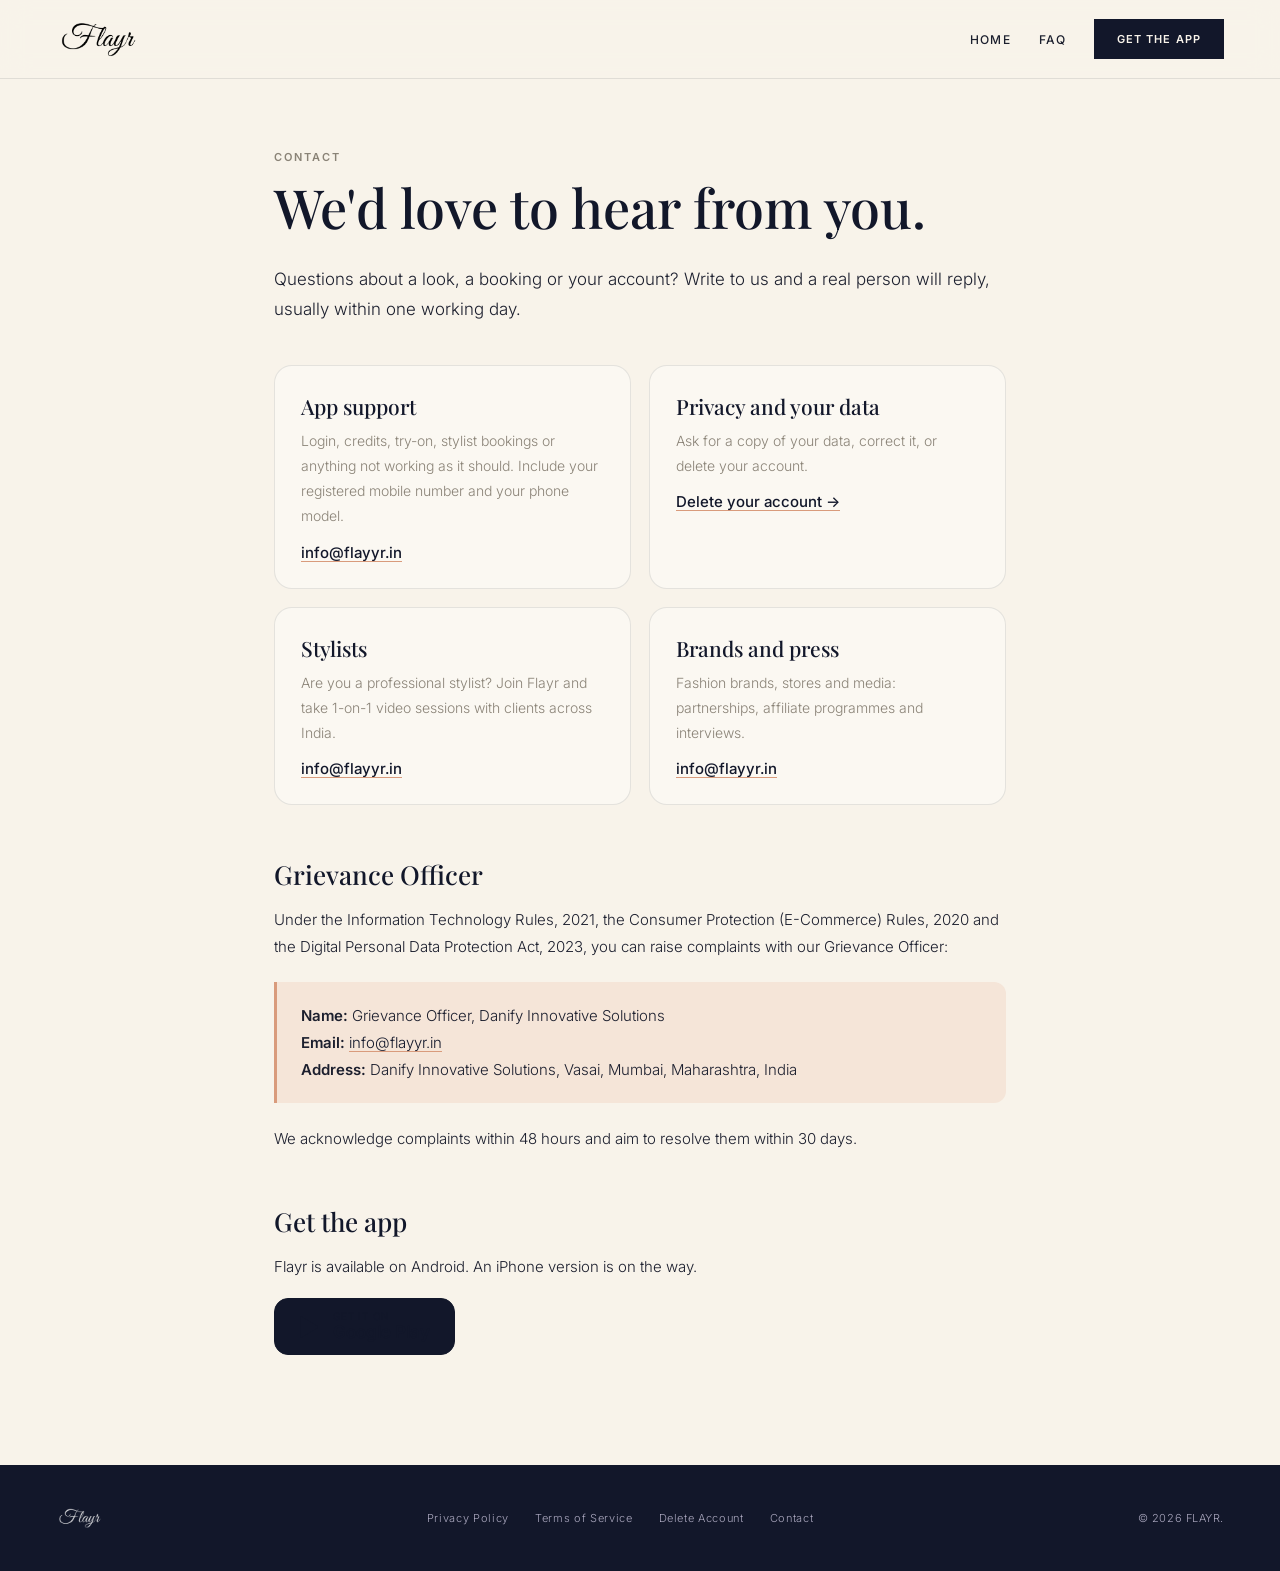
==== contact/index.html @ 0e8ecdac "Add legal pages, contact page and SEO/AEO setup for Play Store launch - New /privacy, /terms, /delet" ====
<!DOCTYPE html>
<html lang="en">

<head>
  <meta charset="UTF-8">
  <meta name="viewport" content="width=device-width, initial-scale=1.0">
  <title>Contact Flayr | Support, Stylists and Brand Partnerships</title>
  <meta name="description"
    content="Get in touch with Flayr for app support, account and privacy requests, stylist and brand partnerships, or press. Email info@flayyr.in.">
  <meta name="robots" content="index, follow">
  <meta name="theme-color" content="#12172a">
  <link rel="canonical" href="https://flayyr.in/contact">

  <link rel="icon" type="image/svg+xml" href="/assets/images/favicon.svg">
  <link rel="icon" type="image/png" sizes="32x32" href="/assets/images/favicon-32x32.png">
  <link rel="apple-touch-icon" sizes="180x180" href="/assets/images/apple-touch-icon.png">
  <link rel="manifest" href="/site.webmanifest">

  <meta property="og:type" content="website">
  <meta property="og:site_name" content="Flayr">
  <meta property="og:title" content="Contact Flayr">
  <meta property="og:description" content="Support, partnerships and press. Email info@flayyr.in.">
  <meta property="og:url" content="https://flayyr.in/contact">
  <meta property="og:image" content="https://flayyr.in/assets/images/og-image.jpg">
  <meta property="og:locale" content="en_IN">
  <meta name="twitter:card" content="summary_large_image">

  <script type="application/ld+json">
  [
    {
      "@context": "https://schema.org",
      "@type": "ContactPage",
      "name": "Contact Flayr",
      "url": "https://flayyr.in/contact",
      "about": { "@id": "https://flayyr.in/#organization" }
    },
    {
      "@context": "https://schema.org",
      "@type": "Organization",
      "@id": "https://flayyr.in/#organization",
      "name": "Flayr",
      "url": "https://flayyr.in/",
      "email": "info@flayyr.in",
      "contactPoint": [
        { "@type": "ContactPoint", "contactType": "customer support", "email": "info@flayyr.in", "areaServed": "IN", "availableLanguage": "English" }
      ]
    },
    {
      "@context": "https://schema.org",
      "@type": "BreadcrumbList",
      "itemListElement": [
        { "@type": "ListItem", "position": 1, "name": "Home", "item": "https://flayyr.in/" },
        { "@type": "ListItem", "position": 2, "name": "Contact", "item": "https://flayyr.in/contact" }
      ]
    }
  ]
  </script>

  <link rel="preconnect" href="https://fonts.googleapis.com">
  <link rel="preconnect" href="https://fonts.gstatic.com" crossorigin>
  <link
    href="https://fonts.googleapis.com/css2?family=Playfair+Display:ital,wght@0,400;0,500;0,600;1,400;1,500&family=Inter:wght@300;400;500;600&display=swap"
    rel="stylesheet">
  <link rel="stylesheet" href="/css/style.css">
</head>

<body class="page">

  <nav>
    <a class="logo" href="/"><img src="/assets/images/logo.png" alt="Flayr home" class="logo-img"></a>
    <div class="page-nav-links">
      <a href="/" class="hide-sm">Home</a>
      <a href="/#faq" class="hide-sm">FAQ</a>
      <a href="https://play.google.com/store/apps/details?id=in.flayyr.app" class="btn btn-fill btn-nav" rel="noopener">Get the App</a>
    </div>
  </nav>

  <main class="legal">
    <span class="eyebrow-plain">Contact</span>
    <h1>We'd love to hear from you.</h1>
    <p class="lead">Questions about a look, a booking or your account? Write to us and a real person will reply,
      usually within one working day.</p>

    <div class="contact-grid">
      <div class="contact-card">
        <h2>App support</h2>
        <p>Login, credits, try-on, stylist bookings or anything not working as it should. Include your registered mobile
          number and your phone model.</p>
        <a class="contact-link" href="mailto:info@flayyr.in?subject=Flayr%20app%20support">info@flayyr.in</a>
      </div>
      <div class="contact-card">
        <h2>Privacy and your data</h2>
        <p>Ask for a copy of your data, correct it, or delete your account.</p>
        <a class="contact-link" href="/delete-account">Delete your account →</a>
      </div>
      <div class="contact-card">
        <h2>Stylists</h2>
        <p>Are you a professional stylist? Join Flayr and take 1-on-1 video sessions with clients across India.</p>
        <a class="contact-link" href="mailto:info@flayyr.in?subject=Stylist%20partnership">info@flayyr.in</a>
      </div>
      <div class="contact-card">
        <h2>Brands and press</h2>
        <p>Fashion brands, stores and media: partnerships, affiliate programmes and interviews.</p>
        <a class="contact-link" href="mailto:info@flayyr.in?subject=Partnership%20or%20press">info@flayyr.in</a>
      </div>
    </div>

    <h2 id="grievance">Grievance Officer</h2>
    <p>Under the Information Technology Rules, 2021, the Consumer Protection (E-Commerce) Rules, 2020 and the Digital
      Personal Data Protection Act, 2023, you can raise complaints with our Grievance Officer:</p>
    <div class="callout">
      <p><strong>Name:</strong> Grievance Officer, Danify Innovative Solutions<br>
        <strong>Email:</strong> <a href="mailto:info@flayyr.in?subject=Grievance">info@flayyr.in</a><br>
        <strong>Address:</strong> Danify Innovative Solutions, Vasai, Mumbai, Maharashtra, India</p>
    </div>
    <p>We acknowledge complaints within 48 hours and aim to resolve them within 30 days.</p>

    <h2 id="app">Get the app</h2>
    <p>Flayr is available on Android. An iPhone version is on the way.</p>
    <p style="margin-top:18px">
      <a class="play-badge" href="https://play.google.com/store/apps/details?id=in.flayyr.app" rel="noopener">
        <svg viewBox="0 0 24 24" aria-hidden="true"><path fill="currentColor" d="M5 3.5v17a1 1 0 0 0 1.5.86l14-8.5a1 1 0 0 0 0-1.72l-14-8.5A1 1 0 0 0 5 3.5Z"/></svg>
        <span><small>Get it on</small><strong>Google Play</strong></span>
      </a>
    </p>
  </main>

  <footer>
    <div class="ft-logo"><img src="/assets/images/logo.png" alt="Flayr" class="ft-logo-img"></div>
    <div class="ft-links">
      <a href="/privacy">Privacy Policy</a>
      <a href="/terms">Terms of Service</a>
      <a href="/delete-account">Delete Account</a>
      <a href="/contact">Contact</a>
    </div>
    <div class="ft-copy">© 2026 FLAYR.</div>
  </footer>

</body>

</html>
---- css/style.css ----
*,
*::before,
*::after {
  box-sizing: border-box;
  margin: 0;
  padding: 0;
}

:root {
  --cream: #f8f3ea;
  --cream-2: #fbf8f2;
  --peach: #eec8b6;
  --peach-deep: #d99b7c;
  --peach-line: rgba(217, 155, 124, 0.35);
  --navy: #12172a;
  --navy-2: #1b2138;
  --ink: #1c1f2e;
  --muted: #8a8377;
  --muted-dark: #a9a6bd;
  --gray-bg: #efece6;
  --line: rgba(28, 31, 46, 0.1);
  --serif: 'Playfair Display', Georgia, serif;
  --sans: 'Inter', system-ui, sans-serif;
  --ease: cubic-bezier(.22, 1, .36, 1);
}

html {
  scroll-behavior: smooth;
}

body {
  background: var(--cream);
  color: var(--ink);
  font-family: var(--sans);
  font-weight: 300;
  overflow-x: hidden;
  -webkit-font-smoothing: antialiased;
}

a {
  color: inherit;
}

img {
  max-width: 100%;
  display: block;
}

.wrap {
  max-width: 1240px;
  margin: 0 auto;
  padding: 0 56px;
}

::selection {
  background: var(--peach);
  color: var(--navy);
}

/* CURSOR / SCROLL PROGRESS */
.scroll-progress {
  position: fixed;
  top: 0;
  left: 0;
  height: 3px;
  width: 0%;
  background: var(--peach-deep);
  z-index: 999;
  transform-origin: left;
}

/* NAV */
nav {
  position: fixed;
  top: 0;
  left: 0;
  right: 0;
  z-index: 500;
  display: flex;
  align-items: center;
  justify-content: space-between;
  padding: 26px 56px;
  background: transparent;
  transition: background .4s var(--ease), padding .4s var(--ease), box-shadow .4s var(--ease);
}

nav.scrolled {
  background: rgba(248, 243, 234, 0.86);
  backdrop-filter: blur(14px);
  padding: 16px 56px;
  box-shadow: 0 1px 0 var(--line);
}

.logo {
  text-decoration: none;
  position: relative;
  display: inline-flex;
  align-items: center;
}

.logo-img {
  height: 58px;
  width: auto;
}

.nav-links {
  display: flex;
  gap: 42px;
  list-style: none;
}

.nav-links a {
  font-size: 12px;
  font-weight: 500;
  letter-spacing: .09em;
  text-transform: uppercase;
  text-decoration: none;
  color: var(--ink);
  position: relative;
  padding-bottom: 3px;
}

.nav-links a::after {
  content: '';
  position: absolute;
  left: 0;
  bottom: 0;
  width: 0%;
  height: 1px;
  background: var(--peach-deep);
  transition: width .35s var(--ease);
}

.nav-links a:hover::after {
  width: 100%;
}

.btn {
  display: inline-flex;
  align-items: center;
  justify-content: center;
  gap: 8px;
  font-family: var(--sans);
  font-size: 11px;
  font-weight: 600;
  letter-spacing: .1em;
  text-transform: uppercase;
  text-decoration: none;
  padding: 15px 28px;
  cursor: pointer;
  border: 1px solid var(--navy);
  transition: transform .35s var(--ease), background .35s var(--ease), color .35s var(--ease);
  white-space: nowrap;
}

.btn-fill {
  background: var(--navy);
  color: var(--cream);
}

.btn-fill:hover {
  background: var(--ink);
}

.btn-outline {
  background: transparent;
  color: var(--navy);
}

.btn-outline:hover {
  background: var(--navy);
  color: var(--cream);
}

.btn-nav {
  padding: 12px 22px;
}

.hamburger {
  display: none;
  flex-direction: column;
  gap: 5px;
  background: none;
  border: none;
  cursor: pointer;
  padding: 8px;
  z-index: 600;
}

.hamburger span {
  width: 24px;
  height: 1px;
  background: var(--navy);
  transition: transform .3s var(--ease), opacity .3s var(--ease);
}

.mobile-menu {
  position: fixed;
  inset: 0;
  background: var(--cream);
  z-index: 550;
  display: flex;
  flex-direction: column;
  align-items: center;
  justify-content: center;
  gap: 34px;
  opacity: 0;
  pointer-events: none;
}

.mobile-menu.is-open {
  pointer-events: auto;
}

.mobile-menu a:not(.btn) {
  font-family: var(--serif);
  font-size: 30px;
  text-decoration: none;
  color: var(--navy);
}

/* SECTION HELPERS */
.eyebrow-plain {
  font-size: 11px;
  font-weight: 600;
  letter-spacing: .18em;
  text-transform: uppercase;
  color: var(--muted);
  margin-bottom: 14px;
  display: block;
}

/* HERO */
.hero {
  min-height: 100vh;
  display: flex;
  align-items: center;
  padding: 150px 0 60px;
  position: relative;
  overflow: hidden;
}

.hero-grid {
  display: grid;
  grid-template-columns: 1fr 0.85fr;
  gap: 60px;
  align-items: center;
}

.hero h1 {
  font-family: var(--serif);
  font-size: clamp(40px, 5.4vw, 68px);
  font-weight: 500;
  line-height: 1.08;
  letter-spacing: -.01em;
  color: var(--navy);
  overflow: hidden;
}

.hero h1 .line {
  display: block;
  overflow: hidden;
}

.hero h1 .line span {
  display: block;
  transform: translateY(110%);
}

.hero h1 em {
  font-style: italic;
  color: var(--peach-deep);
}

.hero-sub {
  margin-top: 26px;
  font-size: 16px;
  color: var(--muted);
  line-height: 1.75;
  max-width: 400px;
}

.hero-actions {
  margin-top: 40px;
  display: flex;
  gap: 16px;
  flex-wrap: wrap;
}

.hero-visual {
  position: relative;
  height: 560px;
}

.hv-frame {
  position: absolute;
  top: -24px;
  right: -24px;
  width: 68%;
  aspect-ratio: 3/4.1;
  border: 1px solid var(--peach-line);
  z-index: 0;
}

.hv-main {
  position: absolute;
  top: 0;
  right: 0;
  width: 68%;
  aspect-ratio: 3/4.1;
  overflow: hidden;
  box-shadow: 0 40px 80px rgba(28, 20, 15, .18);
  z-index: 2;
  clip-path: inset(0 0 0 0);
}

.hv-main img,
.hv-mini img {
  width: 100%;
  height: 100%;
  object-fit: cover;
  transform: scale(1.12);
}

.hv-mini {
  position: absolute;
  bottom: -20px;
  left: -10px;
  width: 42%;
  aspect-ratio: 3/4;
  overflow: hidden;
  border: 8px solid var(--cream-2);
  box-shadow: 0 30px 60px rgba(28, 20, 15, .22);
  z-index: 3;
}

.hv-dot {
  position: absolute;
  width: 130px;
  height: 130px;
  border-radius: 50%;
  background: var(--peach);
  opacity: .55;
  top: 60%;
  left: -30px;
  z-index: 1;
  filter: blur(1px);
}

/* MODERN STRUGGLE */
.struggle {
  background: var(--peach);
  padding: 110px 24px;
  text-align: center;
}

.struggle-quote {
  font-family: var(--serif);
  font-style: italic;
  font-size: clamp(26px, 3.6vw, 42px);
  color: var(--navy);
  line-height: 1.35;
  max-width: 780px;
  margin: 0 auto;
}

.struggle-rule {
  width: 46px;
  height: 1px;
  background: var(--navy);
  opacity: .35;
  margin: 30px auto 0;
}

/* FEATURES */
.features {
  padding: 140px 0;
}

.feat-grid {
  display: grid;
  grid-template-columns: 0.85fr 1.15fr;
  gap: 90px;
}

.feat-h2 {
  font-family: var(--serif);
  font-size: clamp(30px, 3.4vw, 42px);
  font-weight: 500;
  line-height: 1.2;
  color: var(--navy);
  max-width: 380px;
}

.feat-body {
  margin-top: 22px;
  font-size: 15px;
  color: var(--muted);
  line-height: 1.85;
  max-width: 340px;
}

.feat-items {
  display: grid;
  grid-template-columns: 1fr 1fr;
  gap: 48px 40px;
}

.feat-item {
  border-top: 1px solid var(--line);
  padding-top: 22px;
}

.feat-num {
  font-size: 12px;
  color: var(--peach-deep);
  font-weight: 600;
  letter-spacing: .05em;
}

.feat-title {
  font-family: var(--serif);
  font-size: 21px;
  font-weight: 500;
  color: var(--navy);
  margin: 10px 0 8px;
}

.feat-desc {
  font-size: 14px;
  color: var(--muted);
  line-height: 1.7;
}

/* HOW IT WORKS */
.how {
  background: var(--gray-bg);
  padding: 140px 0;
}

.how-head {
  display: flex;
  justify-content: space-between;
  align-items: flex-end;
  gap: 30px;
  margin-bottom: 70px;
  flex-wrap: wrap;
}

.how-h2 {
  font-family: var(--serif);
  font-size: clamp(32px, 4vw, 50px);
  font-weight: 500;
  color: var(--navy);
}

.how-meta {
  text-align: right;
}

.how-meta p {
  font-size: 11px;
  font-weight: 600;
  letter-spacing: .12em;
  text-transform: uppercase;
  color: var(--muted);
  margin-bottom: 12px;
}

.how-badge {
  display: inline-flex;
  align-items: center;
  gap: 8px;
  font-size: 10px;
  font-weight: 600;
  letter-spacing: .08em;
  text-transform: uppercase;
  color: var(--navy);
  border: 1px solid var(--line);
  padding: 8px 14px;
  background: var(--cream-2);
}

.how-grid {
  display: grid;
  grid-template-columns: repeat(4, 1fr);
  gap: 26px;
}

.how-card {
  background: var(--cream-2);
  border: 1px solid var(--line);
  padding: 20px;
  transition: transform .45s var(--ease), box-shadow .45s var(--ease);
}

.how-card:hover {
  transform: translateY(-8px);
  box-shadow: 0 30px 60px rgba(28, 20, 15, .1);
}

.how-thumb {
  aspect-ratio: 4/3;
  background: linear-gradient(135deg, var(--peach) 0%, #f3ddce 60%, var(--cream-2) 100%);
  margin-bottom: 22px;
  position: relative;
  overflow: hidden;
}

.how-thumb::before {
  content: '';
  position: absolute;
  inset: 14px;
  border: 1px solid rgba(28, 23, 20, .12);
}

.how-thumb .hc-shape {
  position: absolute;
  background: rgba(255, 255, 255, .55);
}

.how-card:nth-child(1) .hc-shape {
  width: 60%;
  height: 14px;
  top: 30%;
  left: 20%;
}

.how-card:nth-child(2) .hc-shape {
  width: 22%;
  height: 22%;
  border-radius: 50%;
  top: 25%;
  left: 22%;
  box-shadow: 34px 0 0 rgba(255, 255, 255, .55), 68px 0 0 rgba(255, 255, 255, .35);
}

.how-card:nth-child(3) .hc-shape {
  width: 46%;
  height: 60%;
  top: 20%;
  left: 27%;
}

.how-card:nth-child(4) .hc-shape {
  width: 30%;
  height: 30%;
  border-radius: 8px;
  top: 35%;
  left: 35%;
  background: var(--navy);
}

.how-num {
  font-size: 11px;
  color: var(--peach-deep);
  font-weight: 600;
  letter-spacing: .05em;
}

.how-title {
  font-family: var(--serif);
  font-size: 19px;
  font-weight: 500;
  color: var(--navy);
  margin: 8px 0 8px;
}

.how-desc {
  font-size: 13px;
  color: var(--muted);
  line-height: 1.65;
}

/* ROADMAP (dark) */
.roadmap {
  background: var(--navy);
  color: var(--cream);
  padding: 140px 0;
}

.rm-grid {
  display: grid;
  grid-template-columns: 0.9fr 1.1fr;
  gap: 90px;
}

.rm-h2 {
  font-family: var(--serif);
  font-size: clamp(32px, 4vw, 50px);
  font-weight: 500;
  line-height: 1.15;
  max-width: 380px;
}

.rm-body {
  margin-top: 22px;
  font-size: 14px;
  color: var(--muted-dark);
  line-height: 1.8;
  max-width: 340px;
}

.rm-list {
  position: relative;
}

.rm-line {
  position: absolute;
  left: 17px;
  top: 18px;
  bottom: 18px;
  width: 1px;
  background: rgba(238, 200, 182, .18);
}

.rm-line-fill {
  position: absolute;
  left: 17px;
  top: 18px;
  width: 1px;
  height: 0%;
  background: var(--peach-deep);
}

.rm-item {
  display: grid;
  grid-template-columns: 36px 1fr;
  gap: 22px;
  padding: 30px 0;
  border-bottom: 1px solid rgba(238, 200, 182, .14);
  position: relative;
}

.rm-item:first-child {
  padding-top: 4px;
}

.rm-num {
  width: 36px;
  height: 36px;
  border-radius: 50%;
  border: 1px solid rgba(238, 200, 182, .35);
  display: flex;
  align-items: center;
  justify-content: center;
  font-family: var(--serif);
  font-size: 14px;
  color: var(--peach);
  transition: border-color .5s var(--ease), background .5s var(--ease), color .5s var(--ease);
  z-index: 1;
  background: var(--navy);
}

.rm-item.active .rm-num {
  background: var(--peach-deep);
  border-color: var(--peach-deep);
  color: var(--navy);
}

.rm-title {
  font-family: var(--serif);
  font-size: 20px;
  font-weight: 500;
  margin-bottom: 6px;
}

.rm-desc {
  font-size: 13px;
  color: var(--muted-dark);
  line-height: 1.7;
  max-width: 420px;
}

/* GALLERY */
.gallery {
  padding: 150px 0;
  text-align: center;
}

.gallery h2 {
  font-family: var(--serif);
  font-size: clamp(34px, 5vw, 56px);
  font-weight: 500;
  color: var(--navy);
  margin-bottom: 60px;
}

.gal-grid {
  display: grid;
  grid-template-columns: repeat(3, 1fr);
  gap: 26px;
  text-align: left;
}

.gal-item {
  overflow: hidden;
  cursor: pointer;
}

.gal-img {
  aspect-ratio: 3/4;
  overflow: hidden;
  clip-path: inset(0 0 0 0);
}

.gal-img img {
  width: 100%;
  height: 100%;
  object-fit: cover;
  transition: transform .7s var(--ease);
}

.gal-item:hover .gal-img img {
  transform: scale(1.08);
}

.gal-cap {
  margin-top: 16px;
  font-size: 11px;
  font-weight: 600;
  letter-spacing: .14em;
  text-transform: uppercase;
  color: var(--muted);
}

/* CTA */
.cta-outer {
  padding: 0 56px 150px;
}

.cta {
  background: var(--peach);
  border-radius: 28px;
  padding: 90px 40px;
  text-align: center;
  position: relative;
  overflow: hidden;
}

.cta-shape {
  position: absolute;
  border-radius: 50%;
  background: rgba(255, 255, 255, .25);
}

.cta-shape.s1 {
  width: 220px;
  height: 220px;
  top: -100px;
  left: -80px;
}

.cta-shape.s2 {
  width: 160px;
  height: 160px;
  bottom: -90px;
  right: -50px;
}

.cta h2 {
  font-family: var(--serif);
  font-size: clamp(30px, 4.4vw, 48px);
  font-weight: 500;
  color: var(--navy);
  position: relative;
  z-index: 1;
}

.cta p {
  margin: 18px auto 0;
  font-size: 14px;
  color: rgba(28, 23, 20, .65);
  max-width: 440px;
  line-height: 1.7;
  position: relative;
  z-index: 1;
}

.cta-form {
  margin-top: 36px;
  display: flex;
  justify-content: center;
  gap: 12px;
  position: relative;
  z-index: 1;
  flex-wrap: wrap;
}

.cta-form input {
  font-family: var(--sans);
  font-size: 13px;
  padding: 16px 22px;
  border: none;
  border-radius: 100px;
  width: 320px;
  max-width: 80vw;
  background: var(--cream-2);
  color: var(--ink);
  outline: none;
}

.cta-form input::placeholder {
  color: var(--muted);
}

.cta-form button {
  border-radius: 100px;
  border: 1px solid var(--navy);
}

.cta-msg {
  margin-top: 16px;
  font-size: 12px;
  letter-spacing: .05em;
  color: var(--navy);
  font-weight: 600;
  position: relative;
  z-index: 1;
  height: 16px;
  opacity: 0;
}

/* FAQ */
.faq {
  background: var(--gray-bg);
  padding: 140px 0;
  text-align: center;
}

.faq h2 {
  font-family: var(--serif);
  font-size: clamp(32px, 4.6vw, 50px);
  font-weight: 500;
  color: var(--navy);
  margin-bottom: 56px;
}

.faq-list {
  max-width: 760px;
  margin: 0 auto;
  text-align: left;
}

.faq-item {
  border-bottom: 1px solid var(--line);
}

.faq-q {
  width: 100%;
  background: none;
  border: none;
  display: flex;
  align-items: center;
  justify-content: space-between;
  padding: 26px 4px;
  cursor: pointer;
  font-family: var(--serif);
  font-size: 19px;
  color: var(--navy);
  text-align: left;
}

.faq-plus {
  font-size: 20px;
  color: var(--peach-deep);
  flex: 0 0 auto;
  margin-left: 20px;
  transition: transform .4s var(--ease);
}

.faq-item.open .faq-plus {
  transform: rotate(135deg);
}

.faq-a {
  height: 0;
  overflow: hidden;
}

.faq-a p {
  font-size: 14px;
  color: var(--muted);
  line-height: 1.8;
  padding: 0 4px 26px;
  max-width: 620px;
}

/* FOOTER */
footer {
  background: var(--navy);
  color: var(--cream);
  padding: 40px 56px;
  display: flex;
  align-items: center;
  justify-content: space-between;
  flex-wrap: wrap;
  gap: 20px;
}

.ft-logo {
  font-family: var(--serif);
  font-size: 18px;
  letter-spacing: .1em;
  display: inline-flex;
  align-items: center;
}

.ft-logo-img {
  height: 26px;
  width: auto;
  filter: invert(1);
  opacity: .85;
}

.ft-links {
  display: flex;
  gap: 26px;
  flex-wrap: wrap;
}

.ft-links a {
  font-size: 11px;
  color: var(--muted-dark);
  text-decoration: none;
  letter-spacing: .06em;
  transition: color .25s;
}

.ft-links a:hover {
  color: var(--peach);
}

.ft-copy {
  font-size: 11px;
  color: var(--muted-dark);
  letter-spacing: .05em;
}

/* REVEAL BASE (JS-driven via GSAP, this is just a no-JS fallback) */
.reveal {
  opacity: 0;
}

html.no-js .reveal {
  opacity: 1;
}

/* RESPONSIVE */
@media(max-width: 980px) {
  .hero-grid {
    grid-template-columns: 1fr;
  }

  .hero-visual {
    height: 420px;
    order: -1;
  }

  .feat-grid,
  .rm-grid {
    grid-template-columns: 1fr;
    gap: 50px;
  }

  .how-grid {
    grid-template-columns: repeat(2, 1fr);
  }

  .gal-grid {
    grid-template-columns: repeat(2, 1fr);
  }

  .nav-links {
    display: none;
  }

  .btn-nav {
    display: none;
  }

  .hamburger {
    display: flex;
  }
}

@media(max-width: 640px) {
  .wrap {
    padding: 0 24px;
  }

  nav {
    padding: 20px 24px;
  }

  nav.scrolled {
    padding: 14px 24px;
  }

  .cta-outer {
    padding: 0 24px 100px;
  }

  .feat-items {
    grid-template-columns: 1fr;
    gap: 32px;
  }

  .how-grid {
    grid-template-columns: 1fr;
  }

  .gal-grid {
    grid-template-columns: 1fr;
  }

  .how-head {
    align-items: flex-start;
  }

  .how-meta {
    text-align: left;
  }

  footer {
    flex-direction: column;
    text-align: center;
    justify-content: center;
  }
}

/* ---------- PLAY STORE BADGE ---------- */
.play-badge {
  display: inline-flex;
  align-items: center;
  gap: 12px;
  background: var(--navy);
  color: var(--cream);
  text-decoration: none;
  padding: 12px 24px 12px 20px;
  border-radius: 14px;
  border: 1px solid var(--navy);
  transition: background .3s var(--ease), transform .3s var(--ease);
  position: relative;
  z-index: 1;
}

.play-badge:hover {
  background: var(--ink);
}

.play-badge svg {
  width: 26px;
  height: 26px;
  flex: 0 0 auto;
}

.play-badge span {
  display: flex;
  flex-direction: column;
  text-align: left;
  line-height: 1.15;
}

.play-badge small {
  font-size: 10px;
  letter-spacing: .08em;
  text-transform: uppercase;
  opacity: .75;
}

.play-badge strong {
  font-family: var(--sans);
  font-size: 17px;
  font-weight: 500;
}

.cta-actions {
  margin-top: 36px;
  display: flex;
  justify-content: center;
  gap: 12px;
  flex-wrap: wrap;
  position: relative;
  z-index: 1;
}

.cta-note {
  margin-top: 18px !important;
  font-size: 12px !important;
}

/* ---------- LEGAL / INFO PAGES ---------- */
.page nav {
  background: rgba(248, 243, 234, 0.92);
  backdrop-filter: blur(14px);
  padding: 16px 56px;
  box-shadow: 0 1px 0 var(--line);
}

.page .logo-img {
  height: 46px;
}

.page-nav-links {
  display: flex;
  align-items: center;
  gap: 28px;
}

.page-nav-links a:not(.btn) {
  font-size: 12px;
  font-weight: 500;
  letter-spacing: .09em;
  text-transform: uppercase;
  text-decoration: none;
}

.legal {
  max-width: 780px;
  margin: 0 auto;
  padding: 150px 24px 110px;
}

.legal .eyebrow-plain {
  display: block;
}

.legal h1 {
  font-family: var(--serif);
  font-size: clamp(36px, 5vw, 54px);
  font-weight: 500;
  color: var(--navy);
  line-height: 1.1;
}

.legal .updated {
  margin-top: 14px;
  font-size: 13px;
  color: var(--muted);
}

.legal .lead {
  margin-top: 28px;
  font-size: 17px;
  line-height: 1.75;
  color: var(--ink);
}

.legal h2 {
  font-family: var(--serif);
  font-size: 26px;
  font-weight: 500;
  color: var(--navy);
  margin: 52px 0 14px;
  scroll-margin-top: 100px;
}

.legal h3 {
  font-size: 15px;
  font-weight: 600;
  color: var(--navy);
  margin: 26px 0 8px;
}

.legal p,
.legal li,
.legal td,
.legal th {
  font-size: 15px;
  line-height: 1.8;
  color: var(--ink);
}

.legal p + p {
  margin-top: 12px;
}

.legal ul,
.legal ol {
  padding-left: 22px;
  margin: 10px 0;
}

.legal li + li {
  margin-top: 6px;
}

.legal strong {
  font-weight: 600;
}

.legal a {
  color: var(--navy);
  text-decoration-color: var(--peach-deep);
  text-underline-offset: 3px;
}

.legal .toc {
  margin-top: 36px;
  padding: 22px 26px;
  border: 1px solid var(--line);
  border-radius: 16px;
  background: var(--cream-2);
}

.legal .toc ol {
  columns: 2;
  column-gap: 32px;
  margin: 0;
}

.legal .toc li {
  font-size: 14px;
}

.legal .table-wrap {
  overflow-x: auto;
  margin: 16px 0;
  border: 1px solid var(--line);
  border-radius: 14px;
}

.legal table {
  width: 100%;
  border-collapse: collapse;
  min-width: 520px;
}

.legal th,
.legal td {
  text-align: left;
  vertical-align: top;
  padding: 12px 16px;
  border-bottom: 1px solid var(--line);
  font-size: 14px;
}

.legal th {
  background: var(--gray-bg);
  font-weight: 600;
  color: var(--navy);
}

.legal tr:last-child td {
  border-bottom: none;
}

.legal .callout {
  margin: 22px 0;
  padding: 20px 24px;
  background: rgba(238, 200, 182, .35);
  border-left: 3px solid var(--peach-deep);
  border-radius: 0 12px 12px 0;
}

.legal .steps {
  counter-reset: step;
  list-style: none;
  padding: 0;
}

.legal .steps li {
  counter-increment: step;
  position: relative;
  padding-left: 46px;
  margin-top: 16px;
}

.legal .steps li::before {
  content: counter(step);
  position: absolute;
  left: 0;
  top: 0;
  width: 30px;
  height: 30px;
  border-radius: 50%;
  background: var(--navy);
  color: var(--cream);
  font-size: 13px;
  font-weight: 600;
  display: flex;
  align-items: center;
  justify-content: center;
}

.contact-grid {
  display: grid;
  grid-template-columns: repeat(2, 1fr);
  gap: 18px;
  margin-top: 40px;
}

.contact-card {
  background: var(--cream-2);
  border: 1px solid var(--line);
  border-radius: 18px;
  padding: 26px;
}

.contact-card h2 {
  margin: 0 0 8px;
  font-size: 21px;
}

.contact-card p {
  font-size: 14px;
  color: var(--muted);
}

.contact-card .contact-link {
  display: inline-block;
  margin-top: 14px;
  font-weight: 500;
  font-size: 15px;
}

@media(max-width: 980px) {
  .page .btn-nav {
    display: inline-flex;
  }
}

@media(max-width: 640px) {
  .page .btn-nav {
    padding: 10px 14px;
  }

  .page nav {
    padding: 12px 20px;
  }

  .page .logo-img {
    height: 38px;
  }

  .page-nav-links {
    gap: 16px;
  }

  .page-nav-links .hide-sm {
    display: none;
  }

  .legal {
    padding: 120px 20px 80px;
  }

  .legal .toc ol {
    columns: 1;
  }

  .contact-grid {
    grid-template-columns: 1fr;
  }
}
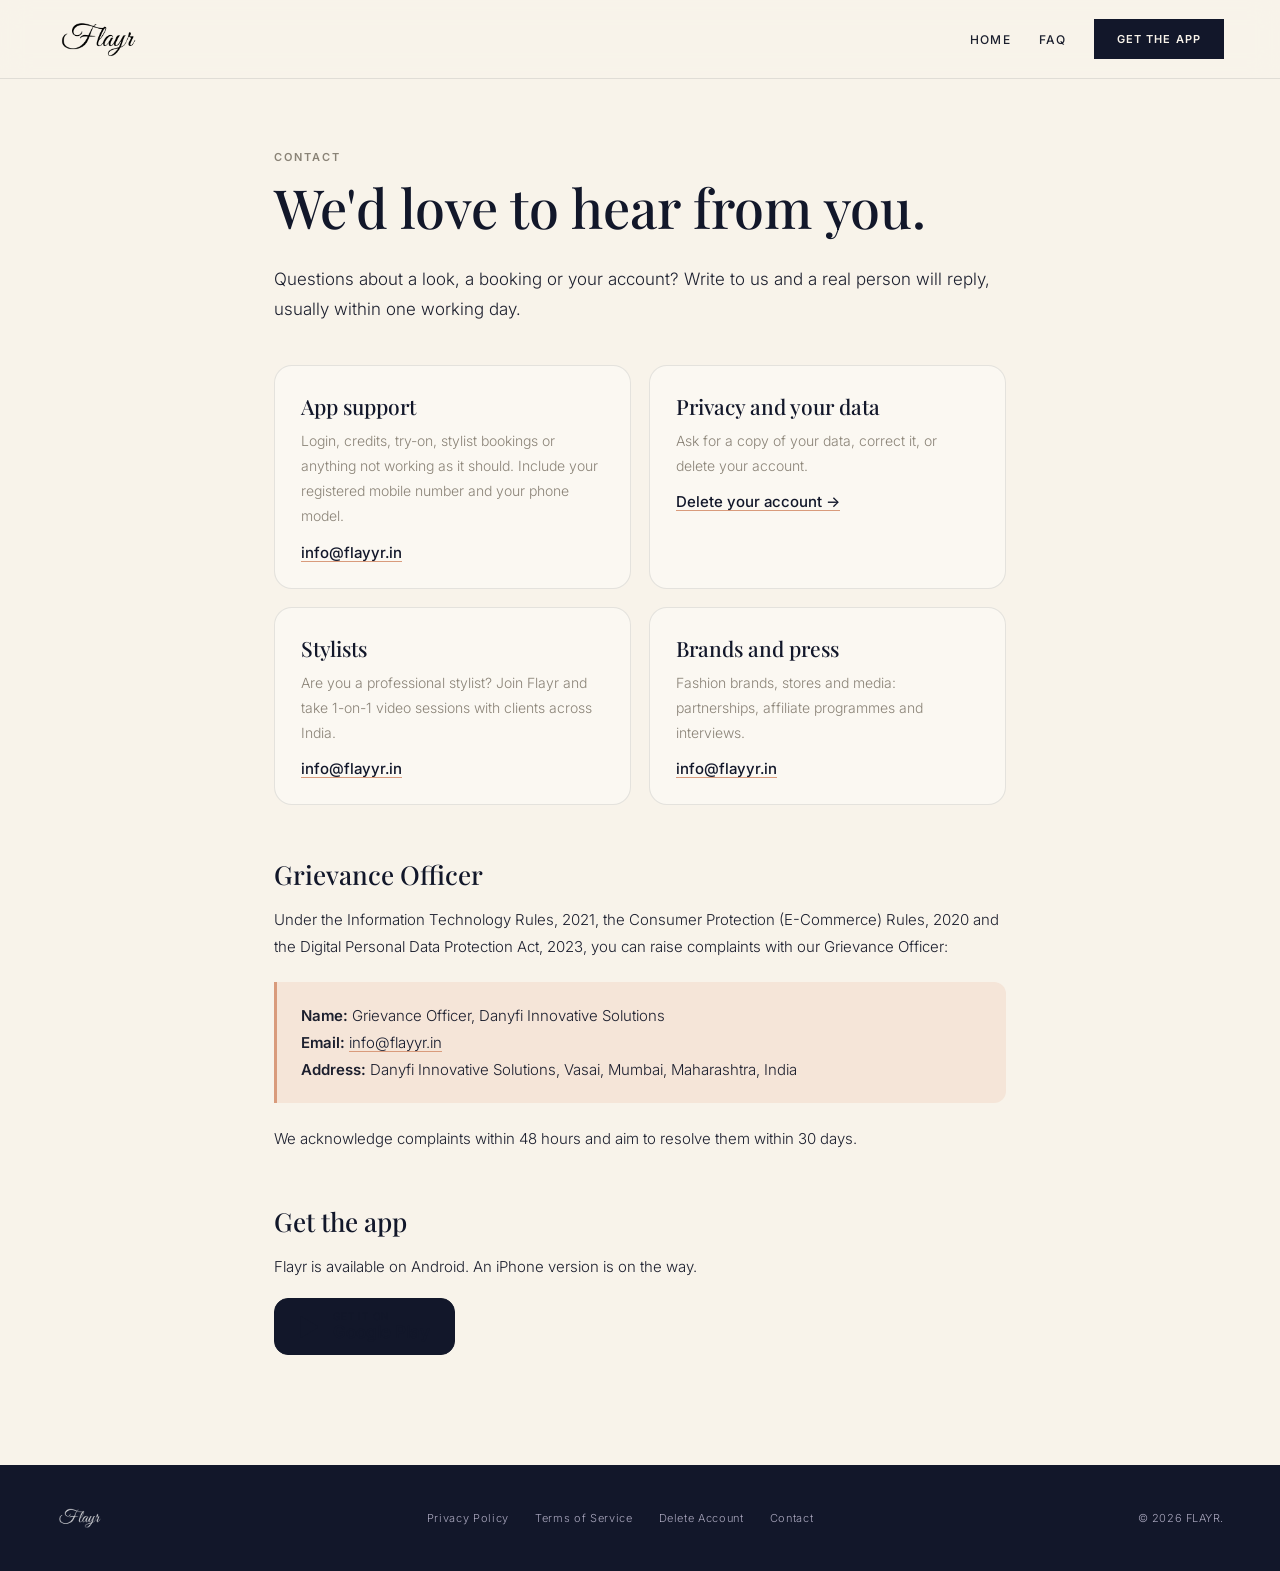
==== commit eee1542d: "Fix company name spelling: Danyfi Innovative Solutions Co-Authored-By: Claude Opus 5.5 <noreply@anth" ====
--- a/contact/index.html
+++ b/contact/index.html
@@ -109,9 +109,9 @@
     <p>Under the Information Technology Rules, 2021, the Consumer Protection (E-Commerce) Rules, 2020 and the Digital
       Personal Data Protection Act, 2023, you can raise complaints with our Grievance Officer:</p>
     <div class="callout">
-      <p><strong>Name:</strong> Grievance Officer, Danify Innovative Solutions<br>
+      <p><strong>Name:</strong> Grievance Officer, Danyfi Innovative Solutions<br>
         <strong>Email:</strong> <a href="mailto:info@flayyr.in?subject=Grievance">info@flayyr.in</a><br>
-        <strong>Address:</strong> Danify Innovative Solutions, Vasai, Mumbai, Maharashtra, India</p>
+        <strong>Address:</strong> Danyfi Innovative Solutions, Vasai, Mumbai, Maharashtra, India</p>
     </div>
     <p>We acknowledge complaints within 48 hours and aim to resolve them within 30 days.</p>
 
